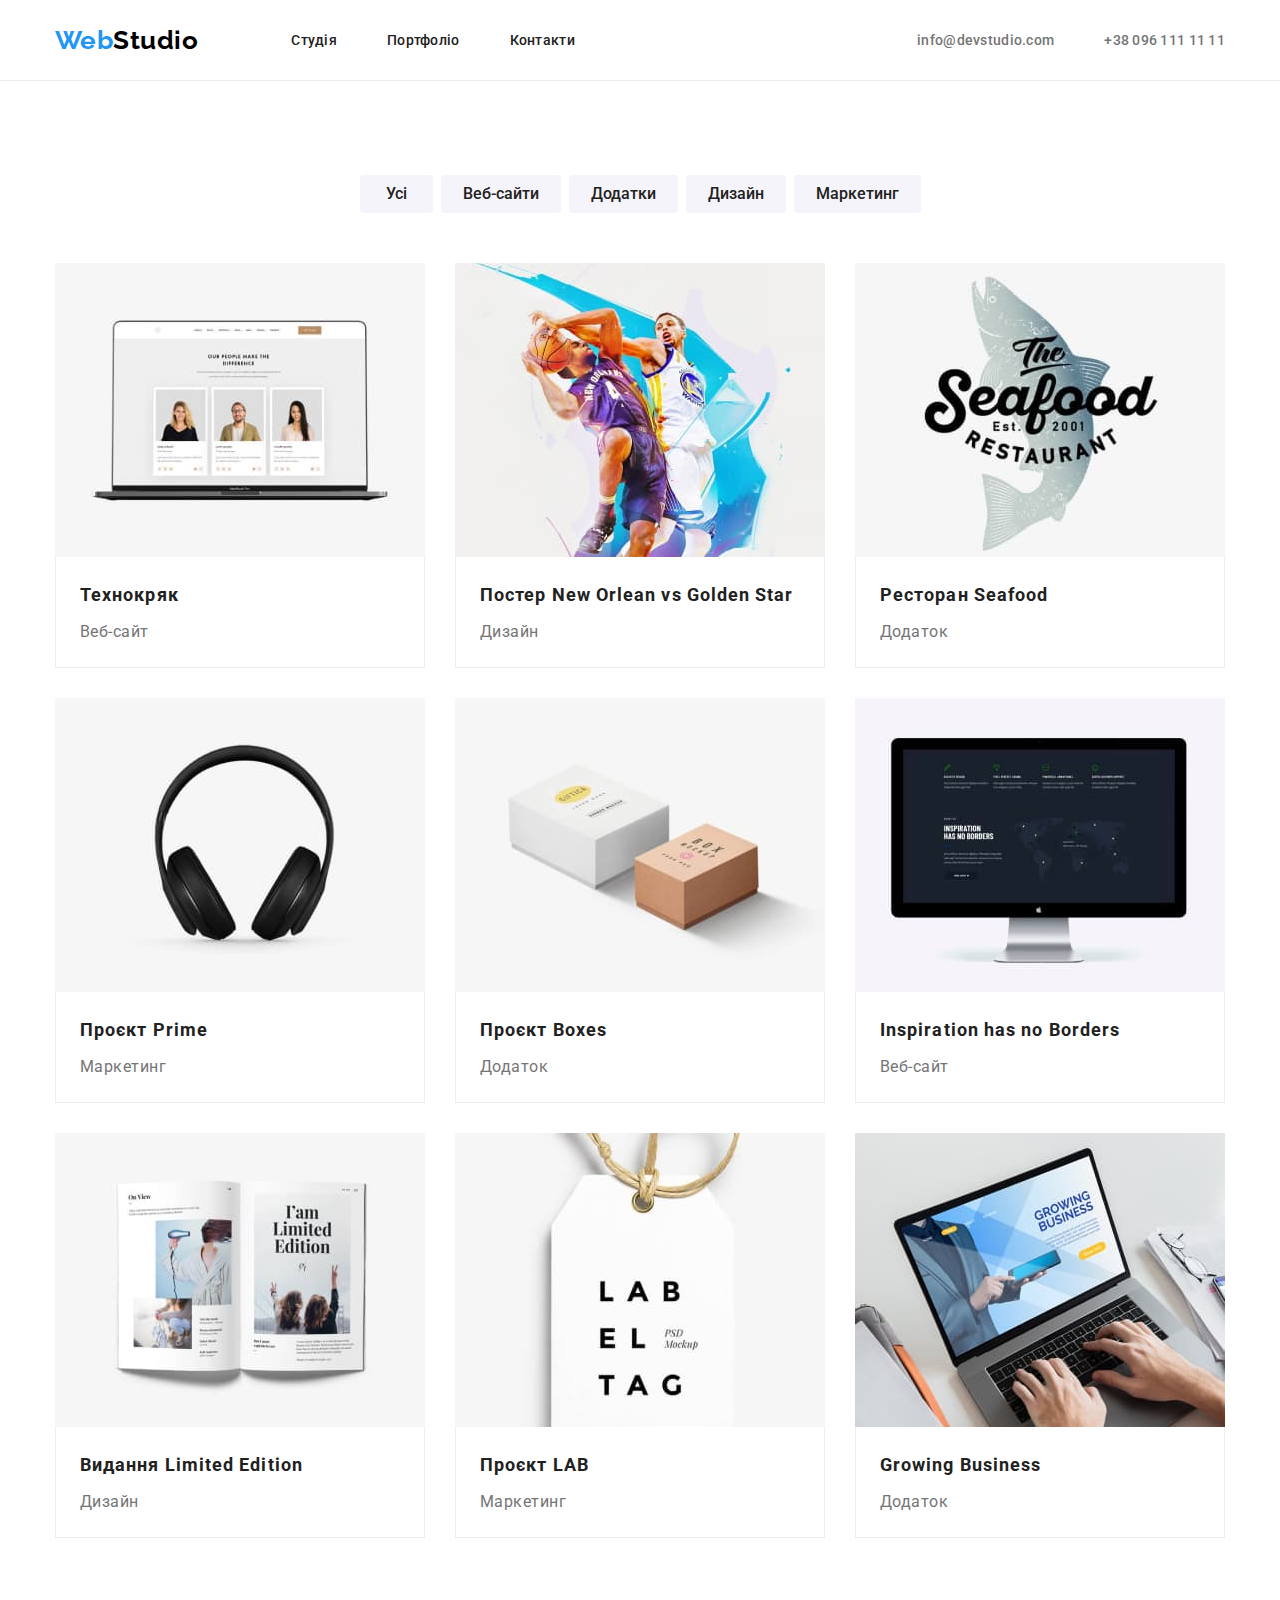
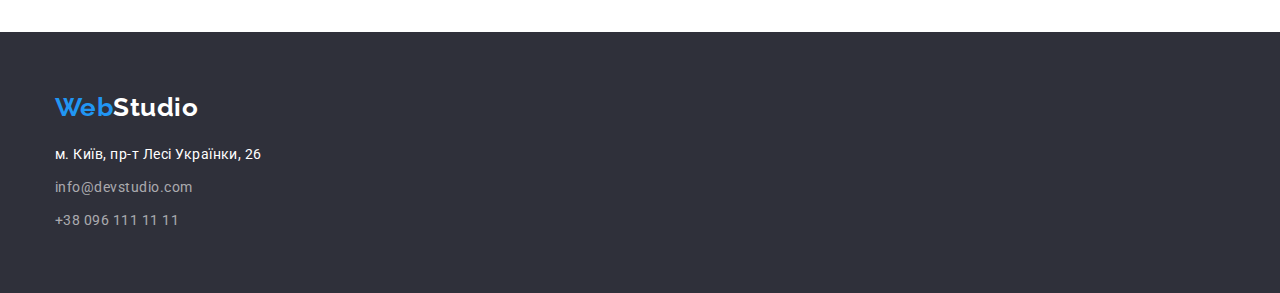
==== portfolio.html @ 4dac2e26 "клонує усі файли з hw-03" ====
<!DOCTYPE html>
<html lang="uk">
  <head>
    <meta charset="UTF-8" />
    <meta http-equiv="X-UA-Compatible" content="IE=edge" />
    <meta name="viewport" content="width=device-width, initial-scale=1.0" />
    <title>WebStudio</title>
    <link
      href="https://fonts.googleapis.com/css2?family=Raleway:wght@700&family=Roboto:wght@400;500;700;900&display=swap"
      rel="stylesheet"
    />
    <link
      rel="stylesheet"
      href="https://cdnjs.cloudflare.com/ajax/libs/modern-normalize/1.1.0/modern-normalize.min.css"
    />
    <link rel="stylesheet" href="./css/styles.css" />
  </head>
  <body>
    <!--Шапка-->
    <header class="header">
      <div class="container main-header">
        <nav class="main-nav">
          <a class="logo-header" href="#"><span class="web">Web</span>Studio</a>
          <ul class="nav list">
            <li class="item"><a href="./index.html">Студія</a></li>
            <li class="item"><a href="./portfolio.html">Портфоліо</a></li>
            <li class="item"><a href="">Контакти</a></li>
          </ul>
        </nav>
        <ul class="contacts list">
          <li class="item"><a href="mailto:info@devstudio.com">info@devstudio.com</a></li>
          <li class="item"><a href="tell:+380961111111">+38 096 111 11 11</a></li>
        </ul>
      </div>
    </header>

    <!--Основний контент-->

    <main>
      <section class="portfolio section">
        <div class="container">
          <h1 class="portfolio-title visually-hidden">Портфоліо</h1>
          <ul class="portfolio-buttons list">
            <li class="item"><button type="button" class="main">Усі</button></li>
            <li class="item"><button type="button">Веб-сайти</button></li>
            <li class="item"><button type="button">Додатки</button></li>
            <li class="item"><button type="button">Дизайн</button></li>
            <li class="item"><button type="button">Маркетинг</button></li>
          </ul>

          <ul class="portfolio-examples list">
            <li class="item">
              <a href="#">
                <img src="./images/onlinestore.jpg" alt="відкритий ноутбук" width="370" />
                <div class="box">
                  <h2 class="project-title">Технокряк</h2>
                  <p>Веб-сайт</p>
                </div>
              </a>
            </li>
            <li class="item">
              <a href="#">
                <img src="./images/basketball.jpg" alt="баскетболісти" width="370" />
                <div class="box">
                  <h2 class="project-title">Постер New Orlean vs Golden Star</h2>
                  <p>Дизайн</p>
                </div>
              </a>
            </li>
            <li class="item">
              <a href="#">
                <img src="./images/seafood.jpg" alt="вивіска ресторану" width="370" />

                <div class="box">
                  <h2 class="project-title">Ресторан Seafood</h2>
                  <p>Додаток</p>
                </div>
              </a>
            </li>
            <li class="item">
              <a href="#">
                <img src="./images/headphone.jpg" alt="навушники" width="370" />
                <div class="box">
                  <h2 class="project-title">Проєкт Prime</h2>
                  <p>Маркетинг</p>
                </div>
              </a>
            </li>
            <li class="item">
              <a href="#">
                <img src="./images/boxes.jpg" alt="коробки" width="370" />
                <div class="box">
                  <h2 class="project-title">Проєкт Boxes</h2>
                  <p>Додаток</p>
                </div>
              </a>
            </li>
            <li class="item">
              <a href="#">
                <img src="./images/monitor.jpg" alt="монітор компьютера" width="370" />
                <div class="box">
                  <h2 class="project-title">Inspiration has no Borders</h2>
                  <p>Веб-сайт</p>
                </div>
              </a>
            </li>
            <li class="item">
              <a href="#">
                <img src="./images/jornal.jpg" alt="журнал" width="370" />
                <div class="box">
                  <h2 class="project-title">Видання Limited Edition</h2>
                  <p>Дизайн</p>
                </div>
              </a>
            </li>
            <li class="item">
              <a href="#">
                <img src="./images/lab.jpg" alt="емблема проекта" width="370" />
                <div class="box">
                  <h2 class="project-title">Проєкт LAB</h2>
                  <p>Маркетинг</p>
                </div>
              </a>
            </li>
            <li class="item">
              <a href="#">
                <img src="./images/laptop.jpg" alt="відкритий ноутбук" width="370" />
                <div class="box">
                  <h2 class="project-title">Growing Business</h2>
                  <p>Додаток</p>
                </div>
              </a>
            </li>
          </ul>
        </div>
      </section>
    </main>

    <footer class="footer">
      <div class="container main-footer">
        <a class="logo-footer" href=""><span class="web">Web</span>Studio</a>
        <address class="address">м. Київ, пр-т Лесі Українки, 26</address>
        <ul class="footer-contacts list">
          <li class="item"><a href="mailto:info@devstudio.com">info@devstudio.com</a></li>
          <li class="item"><a href="tell:+380961111111">+38 096 111 11 11</a></li>
        </ul>
      </div>
    </footer>
  </body>
</html>
---- css/styles.css ----
body {
  font-family: 'Roboto', sans-serif;
  color: #212121;
  letter-spacing: 0.03em;
}

:root {
  --main-background-color: #2f303a;
  --main-text-color: #757575;
  --accent-color: #2196f3;
}

.visually-hidden {
  position: absolute;
  width: 1px;
  height: 1px;
  margin: -1px;
  border: 0;
  padding: 0;
  white-space: nowrap;
  clip-path: inset(100%);
  clip: rect(0 0 0 0);
  overflow: hidden;
}

h1,
h2,
h3,
h4,
h5,
h6,
p {
  margin: 0;
}

.list {
  list-style: none;
  margin: 0;
  padding: 0;
}

button {
  cursor: pointer;
}

.container {
  margin: 0 auto;
  width: 1200px;
  padding-left: 15px;
  padding-right: 15px;
  /*outline: 2px solid tomato;*/
}

.section {
  padding-top: 94px;
  padding-bottom: 94px;
}

img {
  display: block;
  max-width: 100%;
}

.hero {
  padding-top: 200px;
  padding-bottom: 200px;
}

.desk {
  padding-top: 94px;
  padding-bottom: 0;
}

/*header*/

.main-header {
  display: flex;
  align-items: center;
}

.header {
  background-color: #ffff;
}

.header {
  border-bottom: 1px solid #ececec;
}
.web {
  color: var(--accent-color);
}

.logo-header {
  /*padding-top: 24px;
  padding-bottom: 25px;*/

  font-family: 'Raleway';
  color: #000000;
  font-weight: 700;
  font-size: 26px;
  line-height: 1.1923;
  text-decoration: none;
}

.main-nav {
  display: flex;
  align-items: center;
}

.nav {
  display: flex;
  margin-left: 93px;
  gap: 50px;
}

/*.nav .item + .item {
  margin-left: 50px;
}*/

.nav a {
  display: block;
  padding-top: 32px;
  padding-bottom: 32px;

  color: #212121;
  font-weight: 500;
  font-size: 14px;
  line-height: 1.1428;
  text-decoration: none;
  letter-spacing: 0.02em;
}

.nav a:hover,
.nav a:focus {
  color: var(--accent-color);
}

.contacts {
  display: flex;
  margin-left: auto;
  gap: 50px;
}

/*.contacts .item + .item {
  margin-left: 50px;
}*/

.contacts a {
  color: #757575;
  font-weight: 500;
  font-size: 14px;
  line-height: 1.1428;
  text-decoration: none;
  letter-spacing: 0.02em;
}

.contacts a:hover,
.contacts a:focus {
  color: var(--accent-color);
}

/*hero*/

.hero {
  background-color: var(--main-background-color);
  color: #ffff;
  text-align: center;
}

.hero-title {
  width: 696px;
  margin-right: auto;
  margin-left: auto;
  font-weight: 900;
  font-size: 44px;
  line-height: 1.3636;
  letter-spacing: 0.06em;
  text-transform: uppercase;
}

.btn {
  display: inline-block;
  background: var(--accent-color);
  color: #ffff;
  font-family: 'Roboto';
  font-weight: 700;
  font-size: 16px;
  line-height: 1.875;
  letter-spacing: 0.06em;

  border: 0;
  border-radius: 4px;
  padding: 10px 32px;
  min-width: 152px;
  min-height: 30px;
  margin-top: 30px;
}

/* button hero*/

.btn:hover,
.btn:focus {
  border: none;
  background-color: #188ce8;
}

.btn:active {
  border: none;
}

/* advatages*/

.title {
  margin-bottom: 50px;
  font-weight: 700;
  font-size: 36px;
  line-height: 1.1666;
}

.advantage-review {
  display: flex;
  flex-wrap: wrap;
  gap: 30px;
  justify-content: space-between;
}

.advantage-review .item {
  flex-basis: calc((100% - 90px) / 4);

  /*width: 270px;*/
}

/*.advantage-review .item + .item {
margin-left: 30px;
}*/

.advantage-point {
  margin-bottom: 10px;
  font-weight: 700;
  font-size: 14px;
  line-height: 1.1428;
  text-transform: uppercase;
}

.advantage-review p {
  color: var(--main-text-color);
  font-size: 14px;
  line-height: 1.7142;
}

/*Activity*/

.activity {
  text-align: center;
}

.activity-review {
  display: flex;
  gap: 30px;
  justify-content: space-between;
}

.activity-review .item {
  flex-basis: calc((100% - 60px) / 3);
}

/*.activity-review .item + .item {
  margin-left: 30px;
}*/

/*team*/

.team {
  background-color: #f5f4fa;
  text-align: center;
}

.team-review {
  display: flex;
  gap: 30px;
  justify-content: space-between;
}

/*team-review .item {
  flex-basis: calc((100% - 90px) / 4);
}
/*.team-review .item + .item {
  margin-left: 30px;
}*/

.card-bottom {
  padding-top: 30px;
  padding-bottom: 30px;
}

.team-names {
  margin-bottom: 10px;

  font-weight: 500;
  font-size: 16px;
  line-height: 1.1875;
}

.team-review p {
  color: var(--main-text-color);
  font-size: 16px;
  line-height: 1.1875;
}

.team-review .item {
  flex-basis: calc((100% - 90px) / 4);
  background: #ffffff;
  border: 1px solid #eeeeee;
  border-radius: 0px 0px 4px 4px;
}

/*footer*/

.footer {
  background-color: var(--main-background-color);
  padding-top: 60px;
  padding-bottom: 60px;
}

/*.main-footer {
  display: flex;
  flex-direction: column;
}*/

.logo-footer {
  /*padding-top: 60px;*/
  display: inline-block;
  margin-bottom: 20px;
  font-family: 'Raleway';
  color: #ffffff;
  font-weight: 700;
  font-size: 26px;
  line-height: 1.1923;
  text-decoration: none;
}

.address {
  margin-bottom: 9px;
  font-style: normal;
  font-size: 14px;
  line-height: 1.7142;
  color: #ffff;
}

.footer-contacts .item:not(:last-child) {
  margin-bottom: 9px;
}
.footer-contacts a {
  font-size: 14px;
  line-height: 1.7142;
  color: rgba(255, 255, 255, 0.6);
  text-decoration: none;
}

.footer-contacts a:hover,
.footer-contacts a:focus {
  color: var(--accent-color);
}

/* ПОРТФОЛІО*/

.portfolio-buttons {
  display: flex;
  gap: 8px;
  justify-content: center;

  margin-bottom: 50px;
}

/*.portfolio-buttons .item {
  flex-basis: calc((100% - 90px) / 4);
}

/*.portfolio-buttons .item + .item {
  margin-left: 8px;
}*/

.portfolio-buttons button {
  min-width: 73px;
  font-family: 'Roboto';
  font-weight: 500;
  font-size: 16px;
  line-height: 1.625;
  border: none;
  background: #f5f4fa;
  color: #212121;
  border-radius: 4px;
  padding-top: 6px;
  padding-bottom: 6px;
  padding-right: 22px;
  padding-left: 22px;
  text-align: center;
}

.portfolio-buttons button:hover,
.portfolio-buttons button:focus,
.portfolio-buttons button:active {
  color: #ffffff;
  background-color: var(--accent-color);
}

.portfolio-buttons .main {
  padding-top: 6px;
  padding-bottom: 6px;
  padding-right: 25px;
  padding-left: 25px;
}

.portfolio-examples {
  display: flex;
  flex-wrap: wrap;
  gap: 30px;
  justify-content: space-between;
}

.portfolio-examples a {
  text-decoration: none;
}

.portfolio-examples .item {
  background-color: #ffffff;
  flex-basis: calc((100% - 60px) / 3);
  /*text-align: center;*/
}

.project-title {
  margin-bottom: 4px;

  font-weight: 700;
  font-size: 18px;
  line-height: 2;
  letter-spacing: 0.06em;

  color: #212121;
}

.portfolio-examples p {
  /*padding-bottom: 20px;
  padding-left: 24px;*/

  font-size: 16px;
  line-height: 1.875;
  color: var(--main-text-color);
}

.portfolio-examples .box {
  border-right: 1px solid #eeeeee;
  border-bottom: 1px solid #eeeeee;
  border-left: 1px solid #eeeeee;

  padding-top: 20px;
  padding-right: 24px;
  padding-bottom: 20px;
  padding-left: 24px;
}
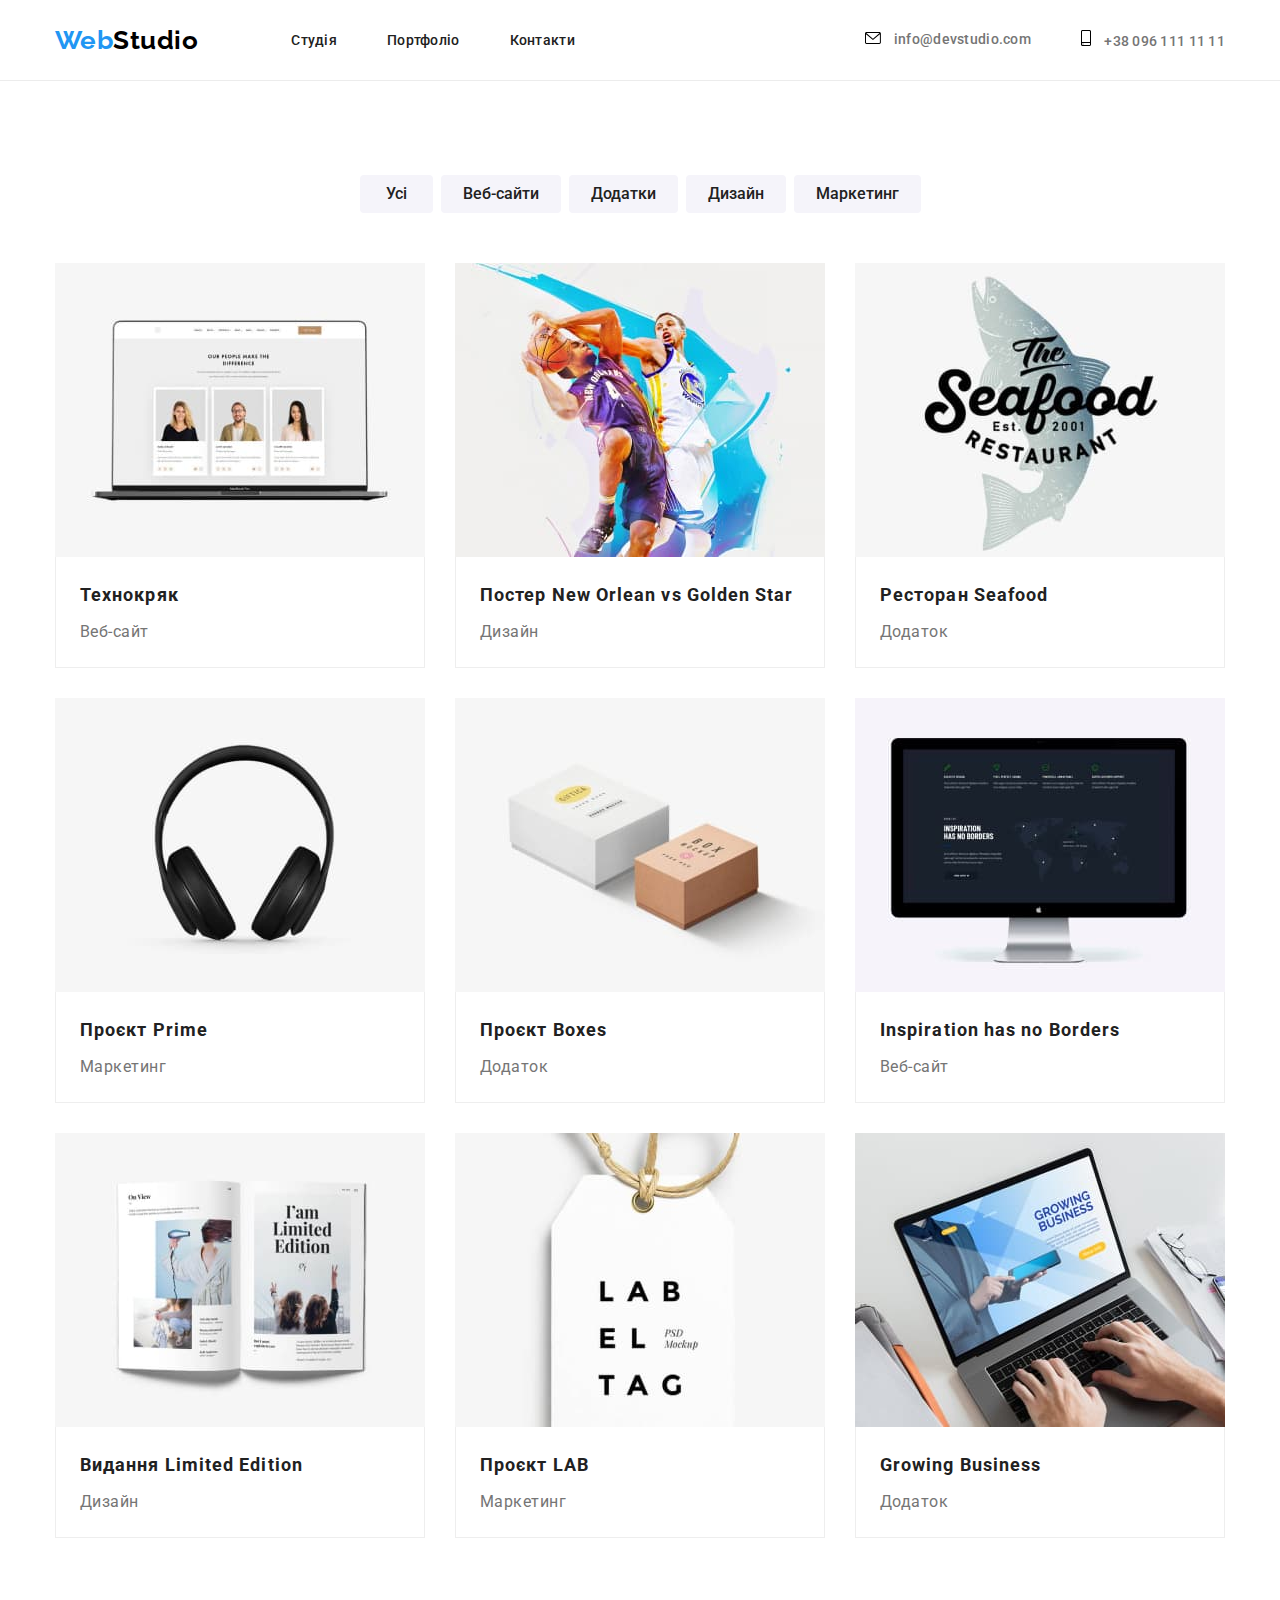
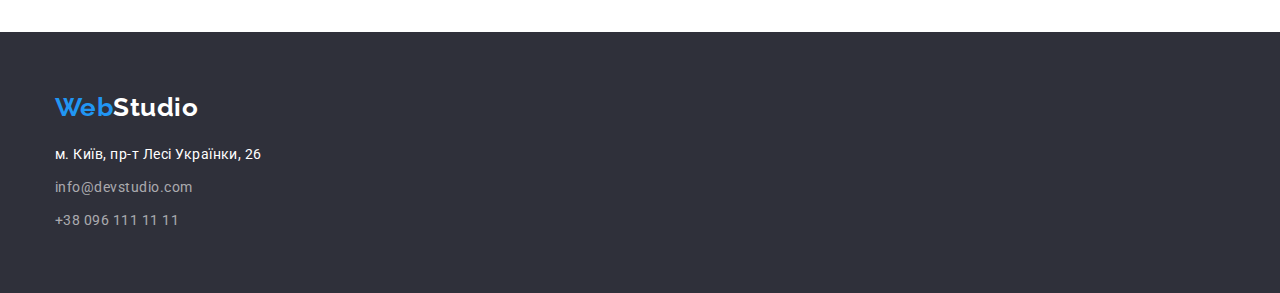
==== commit 158d98c6: "завантажує спрей svg" ====
--- a/portfolio.html
+++ b/portfolio.html
@@ -28,8 +28,22 @@
           </ul>
         </nav>
         <ul class="contacts list">
-          <li class="item"><a href="mailto:info@devstudio.com">info@devstudio.com</a></li>
-          <li class="item"><a href="tell:+380961111111">+38 096 111 11 11</a></li>
+          <li class="item">
+            <a href="mailto:info@devstudio.com">
+              <svg class="icon-color" width="16" height="12">
+                <use href="./images/icons.svg#icon-envelope-hover"></use>
+              </svg>
+              info@devstudio.com
+            </a>
+          </li>
+          <li class="item">
+            <a href="tell:+380961111111">
+              <svg class="icon-color" width="10" height="16">
+                <use href="./images/icons.svg#icon-smartphone-1"></use>
+              </svg>
+              +38 096 111 11 11</a
+            >
+          </li>
         </ul>
       </div>
     </header>
--- a/css/styles.css
+++ b/css/styles.css
@@ -144,6 +144,10 @@
   margin-left: 50px;
 }*/
 
+.icon-color {
+  margin-right: 10px;
+}
+
 .contacts a {
   color: #757575;
   font-weight: 500;
@@ -156,6 +160,11 @@
 .contacts a:hover,
 .contacts a:focus {
   color: var(--accent-color);
+}
+
+.contacts a:hover .icon-color,
+.contacts a:focus .icon-color {
+  fill: var(--accent-color);
 }
 
 /*hero*/
@@ -164,6 +173,19 @@
   background-color: var(--main-background-color);
   color: #ffff;
   text-align: center;
+}
+
+/*багатошаровий фон*/
+.hero {
+  max-width: 1600px;
+  height: 600px;
+  margin-left: auto;
+  margin-right: auto;
+  background-image: linear-gradient(rgba(47, 48, 58, 0.4), rgba(47, 48, 58, 0.4)),
+    url(../images/hero.jpg);
+  background-repeat: no-repeat;
+  background-size: cover;
+  background-position: center;
 }
 
 .hero-title {
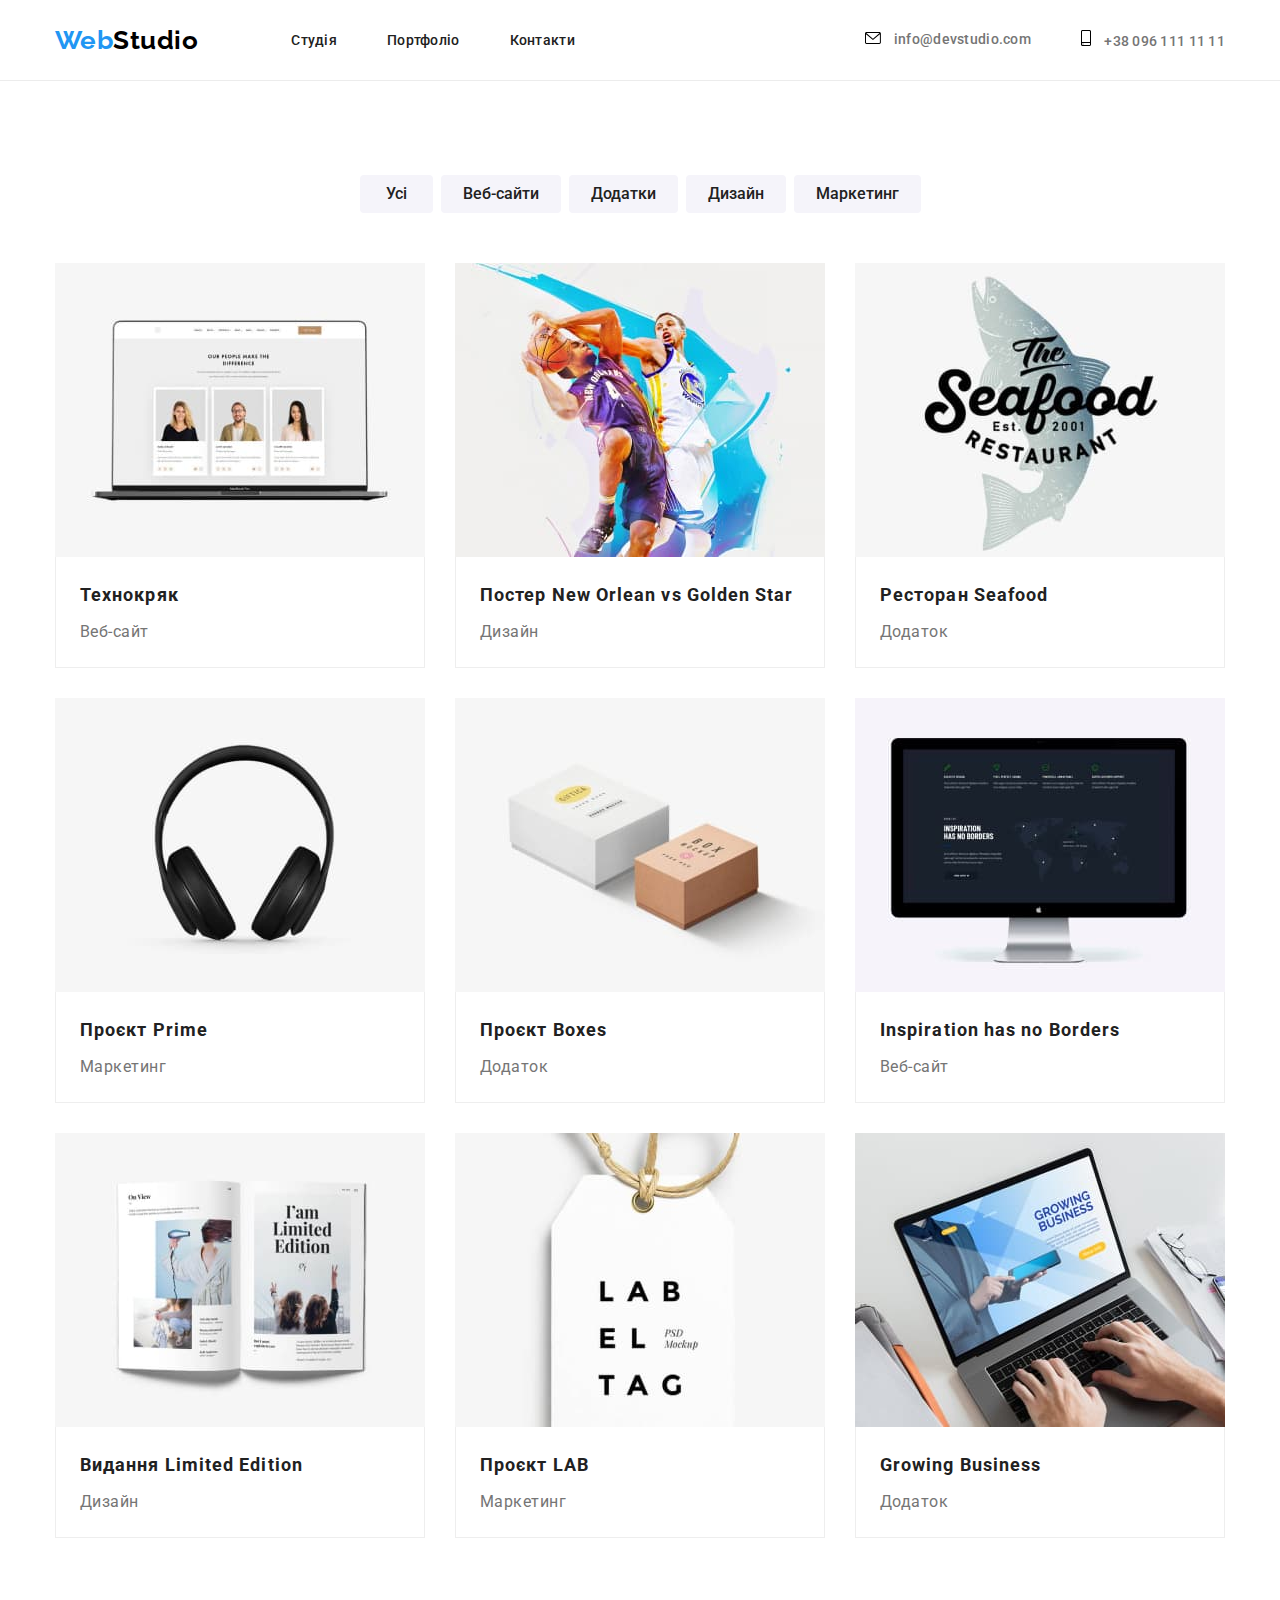
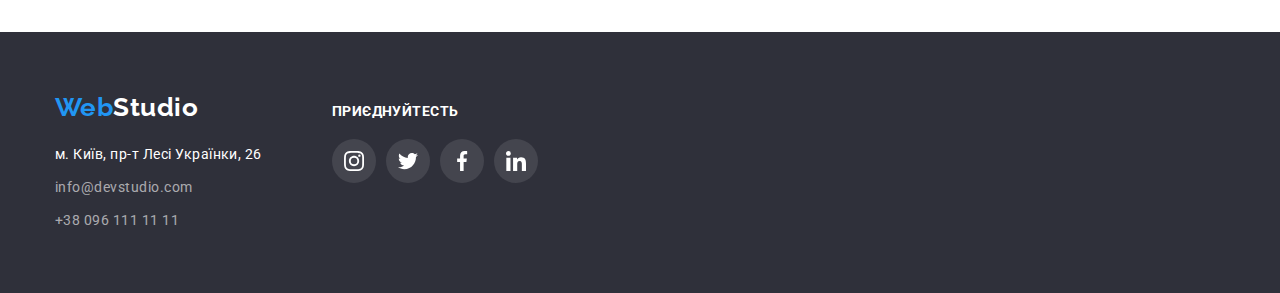
==== commit 604c676f: "завершує всю розмітку svg" ====
--- a/portfolio.html
+++ b/portfolio.html
@@ -152,12 +152,47 @@
 
     <footer class="footer">
       <div class="container main-footer">
-        <a class="logo-footer" href=""><span class="web">Web</span>Studio</a>
-        <address class="address">м. Київ, пр-т Лесі Українки, 26</address>
-        <ul class="footer-contacts list">
-          <li class="item"><a href="mailto:info@devstudio.com">info@devstudio.com</a></li>
-          <li class="item"><a href="tell:+380961111111">+38 096 111 11 11</a></li>
-        </ul>
+        <div class="footer-div">
+          <a class="logo-footer" href=""><span class="web">Web</span>Studio</a>
+          <address class="address">м. Київ, пр-т Лесі Українки, 26</address>
+          <ul class="footer-contacts list">
+            <li class="item"><a href="mailto:info@devstudio.com">info@devstudio.com</a></li>
+            <li class="item"><a href="tell:+380961111111">+38 096 111 11 11</a></li>
+          </ul>
+        </div>
+        <div class="join">
+          <span class="join-us">приєднуйтесть</span>
+          <ul class="footer-networks list">
+            <li class="company-networks">
+              <a class="company-network-link" href="#">
+                <svg class="networks-icon" width="20" height="20">
+                  <use href="./images/icons.svg#icon-instagram-2"></use>
+                </svg>
+              </a>
+            </li>
+            <li class="company-networks">
+              <a class="company-network-link" href="#">
+                <svg class="networks-icon" width="20" height="20">
+                  <use href="./images/icons.svg#icon-twitter-1"></use>
+                </svg>
+              </a>
+            </li>
+            <li class="company-networks">
+              <a class="company-network-link" href="#">
+                <svg class="networks-icon" width="20" height="20">
+                  <use href="./images/icons.svg#icon-facebook-1"></use>
+                </svg>
+              </a>
+            </li>
+            <li class="company-networks">
+              <a class="company-network-link" href="#">
+                <svg class="networks-icon" width="20" height="20">
+                  <use href="./images/icons.svg#icon-linkedin-1"></use>
+                </svg>
+              </a>
+            </li>
+          </ul>
+        </div>
       </div>
     </footer>
   </body>
--- a/css/styles.css
+++ b/css/styles.css
@@ -231,6 +231,19 @@
 
 /* advatages*/
 
+/*написання картинки з вбудованою іконкою*/
+
+.picture {
+  display: flex;
+  width: 270px;
+  height: 120px;
+  background: #f5f4fa;
+  border-radius: 4px;
+  margin-bottom: 30px;
+  align-items: center;
+  justify-content: center;
+}
+
 .title {
   margin-bottom: 50px;
   font-weight: 700;
@@ -326,6 +339,38 @@
   color: var(--main-text-color);
   font-size: 16px;
   line-height: 1.1875;
+  margin-bottom: 16px;
+}
+
+/*оформление иконок соц.сетей*/
+
+.networks {
+  display: flex;
+  justify-content: center;
+  gap: 10px;
+}
+.team-networks {
+  width: 44px;
+  height: 44px;
+}
+
+.network-link {
+  width: 100%;
+  height: 100%;
+  /*background-color: blue;*/
+  border-radius: 50%;
+  display: flex;
+  align-items: center;
+  justify-content: center;
+  fill: #afb1b8;
+}
+
+.network-link:hover {
+  background-color: var(--accent-color);
+}
+
+.network-link:hover .networks-icon {
+  fill: #ffffff;
 }
 
 .team-review .item {
@@ -333,6 +378,42 @@
   background: #ffffff;
   border: 1px solid #eeeeee;
   border-radius: 0px 0px 4px 4px;
+}
+
+/*Постійні клієнти*/
+
+.clients {
+  text-align: center;
+}
+
+.clients-list {
+  display: flex;
+  gap: 30px;
+  justify-content: space-between;
+}
+
+.client-link {
+  width: 100%;
+  height: 100%;
+  display: flex;
+  align-items: center;
+  justify-content: center;
+  fill: #afb1b8;
+}
+
+.client-logo {
+  width: 170px;
+  height: 92px;
+  border: 1px solid #afb1b8;
+  border-radius: 4px;
+}
+
+.client-logo:hover {
+  border-color: var(--accent-color);
+}
+
+.client-logo:hover .client-icon {
+  fill: var(--accent-color);
 }
 
 /*footer*/
@@ -381,6 +462,53 @@
 .footer-contacts a:hover,
 .footer-contacts a:focus {
   color: var(--accent-color);
+}
+
+.join {
+  margin-left: 70px;
+}
+
+.join-us {
+  display: block;
+  margin-bottom: 20px;
+  font-weight: 700;
+  font-size: 14px;
+  line-height: 1.1429;
+  letter-spacing: 0.03em;
+  text-transform: uppercase;
+
+  color: #ffffff;
+}
+
+.footer-networks {
+  display: flex;
+  justify-content: left;
+  gap: 10px;
+}
+
+.company-networks {
+  width: 44px;
+  height: 44px;
+}
+
+.company-network-link {
+  width: 100%;
+  height: 100%;
+  background-color: rgba(255, 255, 255, 0.1);
+  border-radius: 50%;
+  display: flex;
+  align-items: center;
+  justify-content: center;
+  fill: #ffffff;
+}
+
+.company-network-link:hover {
+  background-color: var(--accent-color);
+}
+
+.main-footer {
+  display: flex;
+  align-items: baseline;
 }
 
 /* ПОРТФОЛІО*/
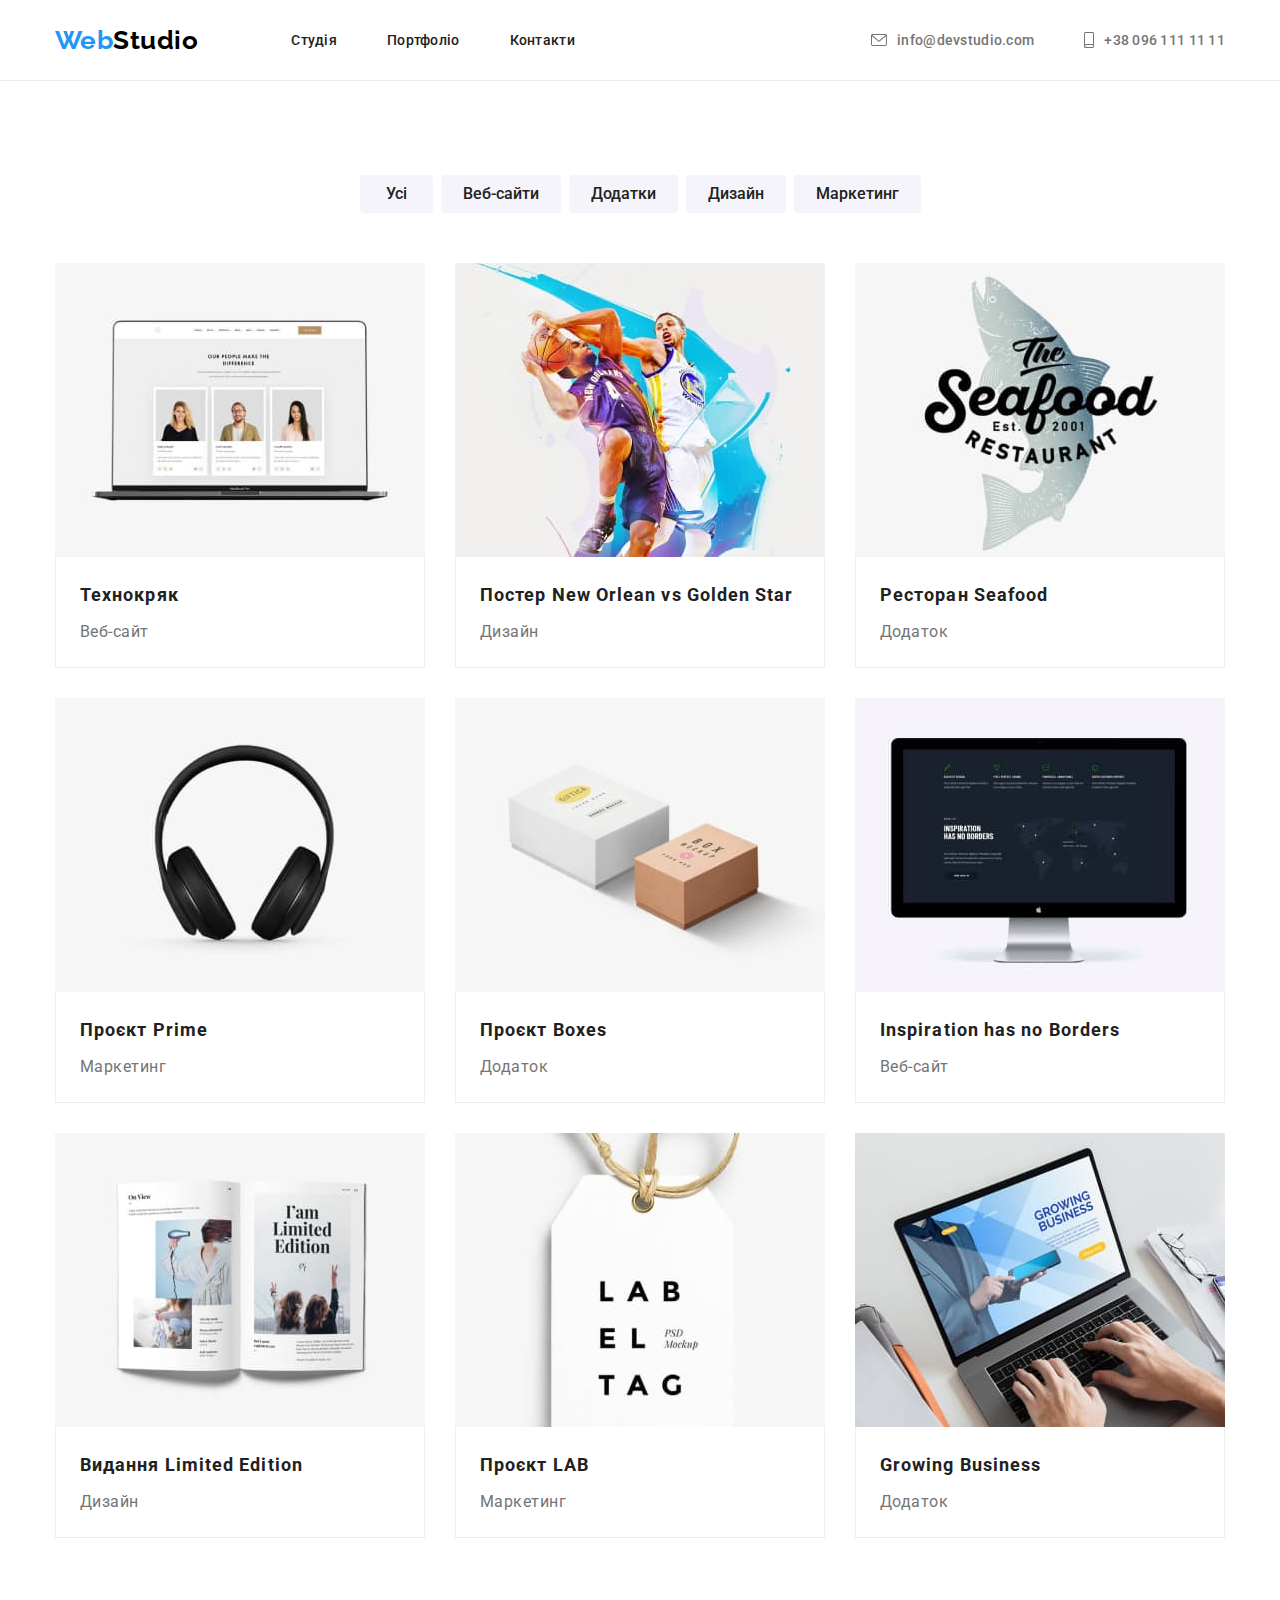
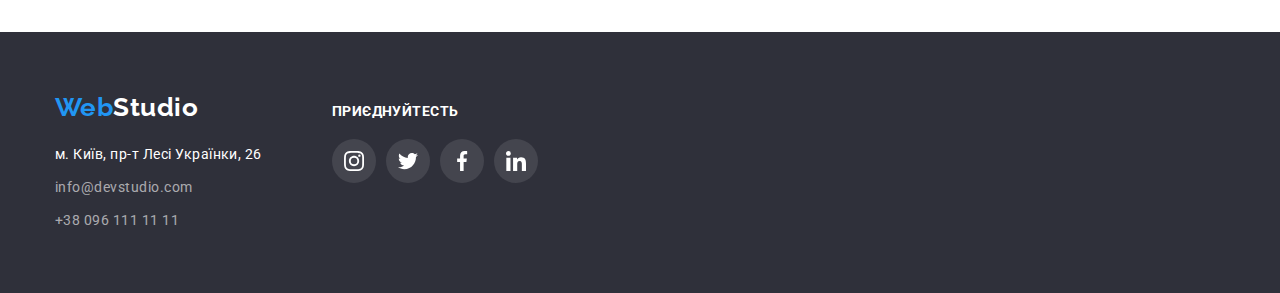
==== commit 6fc75bea: "виправляє зауваження вчителя" ====
--- a/portfolio.html
+++ b/portfolio.html
@@ -39,7 +39,7 @@
           <li class="item">
             <a href="tell:+380961111111">
               <svg class="icon-color" width="10" height="16">
-                <use href="./images/icons.svg#icon-smartphone-1"></use>
+                <use href="./images/icons.svg#icon-smartphone"></use>
               </svg>
               +38 096 111 11 11</a
             >
@@ -64,7 +64,7 @@
 
           <ul class="portfolio-examples list">
             <li class="item">
-              <a href="#">
+              <a class="example-link" href="#">
                 <img src="./images/onlinestore.jpg" alt="відкритий ноутбук" width="370" />
                 <div class="box">
                   <h2 class="project-title">Технокряк</h2>
@@ -73,7 +73,7 @@
               </a>
             </li>
             <li class="item">
-              <a href="#">
+              <a class="example-link" href="#">
                 <img src="./images/basketball.jpg" alt="баскетболісти" width="370" />
                 <div class="box">
                   <h2 class="project-title">Постер New Orlean vs Golden Star</h2>
@@ -82,7 +82,7 @@
               </a>
             </li>
             <li class="item">
-              <a href="#">
+              <a class="example-link" href="#">
                 <img src="./images/seafood.jpg" alt="вивіска ресторану" width="370" />
 
                 <div class="box">
@@ -92,7 +92,7 @@
               </a>
             </li>
             <li class="item">
-              <a href="#">
+              <a class="example-link" href="#">
                 <img src="./images/headphone.jpg" alt="навушники" width="370" />
                 <div class="box">
                   <h2 class="project-title">Проєкт Prime</h2>
@@ -101,7 +101,7 @@
               </a>
             </li>
             <li class="item">
-              <a href="#">
+              <a class="example-link" href="#">
                 <img src="./images/boxes.jpg" alt="коробки" width="370" />
                 <div class="box">
                   <h2 class="project-title">Проєкт Boxes</h2>
@@ -110,7 +110,7 @@
               </a>
             </li>
             <li class="item">
-              <a href="#">
+              <a class="example-link" href="#">
                 <img src="./images/monitor.jpg" alt="монітор компьютера" width="370" />
                 <div class="box">
                   <h2 class="project-title">Inspiration has no Borders</h2>
@@ -119,7 +119,7 @@
               </a>
             </li>
             <li class="item">
-              <a href="#">
+              <a class="example-link" href="#">
                 <img src="./images/jornal.jpg" alt="журнал" width="370" />
                 <div class="box">
                   <h2 class="project-title">Видання Limited Edition</h2>
@@ -128,7 +128,7 @@
               </a>
             </li>
             <li class="item">
-              <a href="#">
+              <a class="example-link" href="#">
                 <img src="./images/lab.jpg" alt="емблема проекта" width="370" />
                 <div class="box">
                   <h2 class="project-title">Проєкт LAB</h2>
@@ -137,7 +137,7 @@
               </a>
             </li>
             <li class="item">
-              <a href="#">
+              <a class="example-link" href="#">
                 <img src="./images/laptop.jpg" alt="відкритий ноутбук" width="370" />
                 <div class="box">
                   <h2 class="project-title">Growing Business</h2>
--- a/css/styles.css
+++ b/css/styles.css
@@ -146,15 +146,18 @@
 
 .icon-color {
   margin-right: 10px;
+  fill: var(--main-text-color);
 }
 
 .contacts a {
+  display: flex;
   color: #757575;
   font-weight: 500;
   font-size: 14px;
   line-height: 1.1428;
   text-decoration: none;
   letter-spacing: 0.02em;
+  align-items: center;
 }
 
 .contacts a:hover,
@@ -235,7 +238,6 @@
 
 .picture {
   display: flex;
-  width: 270px;
   height: 120px;
   background: #f5f4fa;
   border-radius: 4px;
@@ -315,6 +317,11 @@
   justify-content: space-between;
 }
 
+.team-review .item {
+  box-shadow: 0px 1px 3px rgba(0, 0, 0, 0.12), 0px 1px 1px rgba(0, 0, 0, 0.14),
+    0px 2px 1px rgba(0, 0, 0, 0.2);
+}
+
 /*team-review .item {
   flex-basis: calc((100% - 90px) / 4);
 }
@@ -365,7 +372,8 @@
   fill: #afb1b8;
 }
 
-.network-link:hover {
+.network-link:hover,
+.network-link:focus {
   background-color: var(--accent-color);
 }
 
@@ -399,20 +407,21 @@
   align-items: center;
   justify-content: center;
   fill: #afb1b8;
-}
-
-.client-logo {
-  width: 170px;
-  height: 92px;
+
   border: 1px solid #afb1b8;
   border-radius: 4px;
 }
 
-.client-logo:hover {
+.client-logo {
+  height: 92px;
+  flex-basis: calc((100% - 150px) / 6);
+}
+
+.client-link:hover {
   border-color: var(--accent-color);
 }
 
-.client-logo:hover .client-icon {
+.client-link:hover .client-icon {
   fill: var(--accent-color);
 }
 
@@ -502,7 +511,8 @@
   fill: #ffffff;
 }
 
-.company-network-link:hover {
+.company-network-link:hover,
+.company-network-link:focus {
   background-color: var(--accent-color);
 }
 
@@ -551,6 +561,9 @@
 .portfolio-buttons button:active {
   color: #ffffff;
   background-color: var(--accent-color);
+
+  box-shadow: 0px 3px 1px rgba(0, 0, 0, 0.1), 0px 1px 2px rgba(0, 0, 0, 0.08),
+    0px 2px 2px rgba(0, 0, 0, 0.12);
 }
 
 .portfolio-buttons .main {
@@ -567,8 +580,15 @@
   justify-content: space-between;
 }
 
-.portfolio-examples a {
+.example-link {
   text-decoration: none;
+  display: block;
+}
+
+.example-link:hover,
+.example-link:focus {
+  box-shadow: 0px 1px 1px rgba(0, 0, 0, 0.12), 0px 4px 4px rgba(0, 0, 0, 0.06),
+    1px 4px 6px rgba(0, 0, 0, 0.16);
 }
 
 .portfolio-examples .item {
